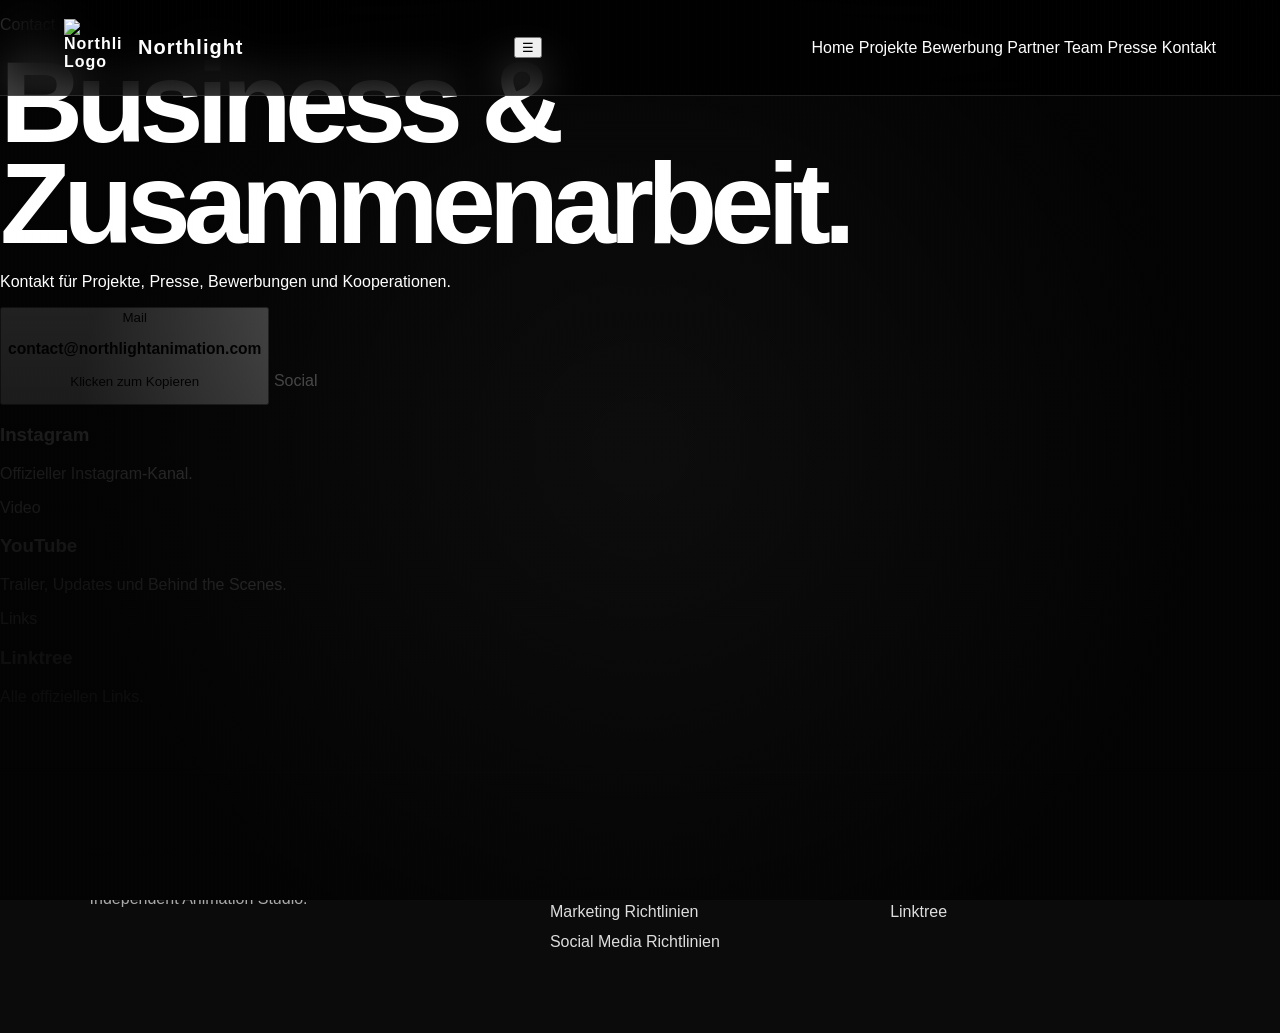
==== contact.html @ e52f7736 "contact.html erstellen" ====
<!DOCTYPE html>
<html lang="de">
<head>
  <meta charset="UTF-8">
  <meta name="viewport" content="width=device-width, initial-scale=1.0">
  <title>Kontakt – Northlight Animation Studios</title>
  <link rel="icon" href="assets/favicon.png">
  <link rel="stylesheet" href="style.css">
</head>
<body>

<header class="header">
  <a class="brand" href="index.html"><img src="assets/logo.png" alt="Northlight Logo"><span>Northlight</span></a>
  <button class="menu-btn" id="menuBtn">☰</button>
  <nav class="nav" id="nav">
    <a href="index.html">Home</a>
    <a href="projects.html">Projekte</a>
    <a href="join.html">Bewerbung</a>
    <a href="partners.html">Partner</a>
    <a href="team.html">Team</a>
    <a href="press.html">Presse</a>
    <a href="contact.html">Kontakt</a>
  </nav>
</header>

<main>
  <section class="page-hero" style="background-image:url('assets/hero-fallback.jpg')">
    <div class="hero-overlay"></div>
    <div class="hero-content reveal">
      <p class="eyebrow">Contact</p>
      <h1>Business & Zusammenarbeit.</h1>
      <p>Kontakt für Projekte, Presse, Bewerbungen und Kooperationen.</p>
    </div>
  </section>

  <section class="cards reveal">
    <button class="card contact-button" onclick="copyMail('contact@northlightanimation.com')">
      <span>Mail</span><h3>contact@northlightanimation.com</h3><p>Klicken zum Kopieren</p>
    </button>
    <a class="card" href="https://www.instagram.com/northlightanimationstudio/" target="_blank"><span>Social</span><h3>Instagram</h3><p>Offizieller Instagram-Kanal.</p></a>
    <a class="card" href="https://www.youtube.com/@NorthlightAnimationStudio" target="_blank"><span>Video</span><h3>YouTube</h3><p>Trailer, Updates und Behind the Scenes.</p></a>
    <a class="card" href="https://linktr.ee/NorthlightAnimationStudio" target="_blank"><span>Links</span><h3>Linktree</h3><p>Alle offiziellen Links.</p></a>
  </section>

  <p id="copyStatus"></p>
</main>

<footer class="footer">
  <div><h3>Northlight Animation Studios</h3><p>Independent Animation Studio.</p></div>
  <div>
    <a href="impressum.html">Impressum</a>
    <a href="datenschutz.html">Datenschutz</a>
    <a href="downloads/marketing-richtlinien.pdf" download>Marketing Richtlinien</a>
    <a href="downloads/social-media-richtlinien.pdf" download>Social Media Richtlinien</a>
  </div>
  <div>
    <a href="https://www.instagram.com/northlightanimationstudio/" target="_blank">Instagram</a>
    <a href="https://www.youtube.com/@NorthlightAnimationStudio" target="_blank">YouTube</a>
    <a href="https://linktr.ee/NorthlightAnimationStudio" target="_blank">Linktree</a>
  </div>
</footer>

<script src="script.js"></script>
</body>
</html>
---- style.css ----
* {
  box-sizing: border-box;
}

html {
  scroll-behavior: smooth;
}

body {
  margin: 0;
  background: #0e0e0e;
  color: white;
  font-family: Arial, Helvetica, sans-serif;
}

body::before {
  content: "";
  position: fixed;
  inset: 0;
  pointer-events: none;
  z-index: 999;
  opacity: 0.05;
  background: repeating-linear-gradient(
    90deg,
    rgba(255,255,255,0.12) 0px,
    rgba(255,255,255,0.12) 1px,
    transparent 1px,
    transparent 4px
  );
}

a {
  color: inherit;
  text-decoration: none;
}

.header {
  position: fixed;
  top: 0;
  left: 0;
  right: 0;
  height: 96px;
  padding: 0 64px;
  z-index: 100;
  display: flex;
  align-items: center;
  justify-content: space-between;
  background: rgba(0,0,0,0.72);
  backdrop-filter: blur(20px);
  border-bottom: 1px solid rgba(255,255,255,0.12);
}

.brand {
  display: flex;
  align-items: center;
  gap: 16px;
  font-weight: 900;
  letter-spacing: 1px;
}

.brand img {
  width: 58px;
  height: 58px;
  object-fit: contain;
}

.brand span {
  font-size: 20px;
}

.desktop-nav {
  display: flex;
  gap: 34px;
}

.desktop-nav a {
  font-size: 14px;
  font-weight: 900;
  letter-spacing: 3px;
  text-transform: uppercase;
  color: #e8e8e8;
}

.desktop-nav a:hover {
  color: #3fffd2;
}

#langBtn {
  border: 1px solid white;
  background: transparent;
  color: white;
  padding: 12px 18px;
  border-radius: 999px;
  font-weight: 900;
  cursor: pointer;
}

.hero {
  min-height: 100vh;
  background: url("hero-bg.jpg?v=30") center center / cover no-repeat;
  position: relative;
  display: flex;
  align-items: center;
  justify-content: center;
  text-align: center;
  padding: 160px 24px 80px;
}

.hero-overlay {
  position: absolute;
  inset: 0;
  background:
    radial-gradient(circle at center, rgba(0,0,0,0.05), rgba(0,0,0,0.78) 72%),
    linear-gradient(to bottom, rgba(0,0,0,0.06), #0e0e0e 95%);
}

.hero-content {
  position: relative;
  max-width: 1100px;
}

.small {
  color: #3fffd2;
  letter-spacing: 7px;
  font-weight: 900;
  font-size: 14px;
  text-transform: uppercase;
}

.center {
  text-align: center;
}

.muted {
  color: #c9cfdd;
}

h1 {
  margin: 18px 0;
  font-size: clamp(58px, 9vw, 140px);
  line-height: 0.88;
  letter-spacing: -7px;
}

.hero p:not(.small) {
  max-width: 760px;
  margin: 0 auto 34px;
  font-size: 24px;
  color: #e1e6f2;
  line-height: 1.6;
}

.hero-buttons {
  display: flex;
  justify-content: center;
  gap: 16px;
  flex-wrap: wrap;
}

.btn {
  display: inline-flex;
  align-items: center;
  justify-content: center;
  min-height: 56px;
  padding: 0 34px;
  border: 2px solid white;
  color: white;
  background: transparent;
  font-weight: 900;
  letter-spacing: 3px;
  text-transform: uppercase;
  cursor: pointer;
}

.btn:hover {
  background: white;
  color: black;
}

.btn.outline {
  border-color: #3fffd2;
}

.news-section {
  min-height: 42vh;
  background:
    linear-gradient(to top, #101010, rgba(15,15,15,0.75)),
    url("hero-bg.jpg?v=30") center bottom / cover no-repeat;
  display: grid;
  grid-template-columns: repeat(3, 1fr);
  gap: 42px;
  padding: 110px 9vw;
}

.news-card span {
  color: #3fffd2;
  font-weight: 900;
  letter-spacing: 2px;
}

.news-card h2 {
  font-size: 30px;
  letter-spacing: 3px;
  text-transform: uppercase;
}

.news-card p {
  color: #d0d5e2;
  line-height: 1.7;
}

.news-card a {
  display: inline-block;
  margin-top: 12px;
  border-bottom: 2px solid white;
  padding-bottom: 6px;
  font-weight: 900;
}

.projects,
.partners,
.newsletter,
.contact {
  padding: 110px 7vw;
  background: #111;
}

.section-title {
  margin: 10px 0 42px;
  text-align: center;
  font-size: clamp(42px, 6vw, 76px);
  letter-spacing: 2px;
  text-transform: uppercase;
}

.project-grid {
  display: grid;
  grid-template-columns: 1.2fr 0.8fr;
  gap: 54px;
  align-items: center;
  max-width: 1400px;
  margin: 0 auto;
}

.project-grid img {
  display: block;
  width: 100%;
  aspect-ratio: 16 / 9;
  object-fit: cover;
  border: 1px solid rgba(255,255,255,0.22);
  background: #222;
}

.project-grid h3 {
  font-size: clamp(38px, 5vw, 72px);
  line-height: 0.95;
  margin: 18px 0;
}

.project-grid p {
  color: #c8cfdd;
  line-height: 1.8;
  font-size: 18px;
}

.tags {
  display: flex;
  flex-wrap: wrap;
  gap: 12px;
  margin-top: 30px;
}

.tags span {
  border: 1px solid rgba(63,255,210,0.55);
  color: #3fffd2;
  padding: 10px 16px;
  border-radius: 999px;
  font-weight: 900;
}

.partner-row {
  display: flex;
  justify-content: center;
  margin-top: 80px;
}

.partner-logo {
  display: flex;
  flex-direction: column;
  align-items: center;
  gap: 22px;
  opacity: 0.9;
  transition: 0.2s;
}

.partner-logo:hover {
  opacity: 1;
  transform: scale(1.04);
}

.partner-logo img {
  max-width: 280px;
  max-height: 120px;
  object-fit: contain;
  filter: none;
}

.partner-logo span {
  font-weight: 900;
  letter-spacing: 4px;
  text-transform: uppercase;
}

.join {
  padding: 110px 7vw;
  background:
    linear-gradient(120deg, rgba(0,0,0,0.72), rgba(0,0,0,0.42)),
    url("hero-bg.jpg?v=30") center center / cover no-repeat;
  display: flex;
  align-items: center;
  justify-content: space-between;
  gap: 40px;
  border-top: 1px solid rgba(255,255,255,0.12);
  border-bottom: 1px solid rgba(255,255,255,0.12);
}

.join h2 {
  font-size: clamp(44px, 6vw, 82px);
  line-height: 0.95;
  margin: 14px 0;
  max-width: 900px;
}

.join p {
  color: #e0e4ee;
  max-width: 900px;
  line-height: 1.8;
  font-size: 18px;
}

.newsletter form {
  margin: 36px auto 0;
  max-width: 680px;
  display: flex;
  gap: 12px;
}

.newsletter input {
  width: 100%;
  min-height: 56px;
  padding: 0 20px;
  background: #161616;
  border: 1px solid rgba(255,255,255,0.35);
  color: white;
  font-size: 17px;
}

#newsletterStatus,
#copyStatus {
  text-align: center;
  margin-top: 22px;
  color: #3fffd2;
  font-weight: 900;
  min-height: 28px;
}

.contact-grid {
  display: grid;
  grid-template-columns: repeat(4, 1fr);
  gap: 22px;
  max-width: 1400px;
  margin: 0 auto;
}

.contact-card {
  background: #161616;
  border: 1px solid rgba(255,255,255,0.18);
  padding: 32px;
  min-height: 150px;
  color: white;
  text-align: left;
  cursor: pointer;
}

.contact-card:hover {
  border-color: #3fffd2;
}

.contact-card span {
  display: block;
  color: #3fffd2;
  letter-spacing: 4px;
  font-weight: 900;
  margin-bottom: 14px;
}

.contact-card strong {
  font-size: clamp(18px, 2vw, 22px);
  overflow-wrap: anywhere;
  word-break: break-word;
}

.contact-card small {
  display: block;
  color: #aaa;
  margin-top: 10px;
}

footer {
  background: #0b0b0b;
  border-top: 1px solid rgba(255,255,255,0.12);
  padding: 70px 7vw;
  display: grid;
  grid-template-columns: 1.4fr 1fr 1fr;
  gap: 40px;
}

footer h3 {
  font-size: 26px;
  margin: 0 0 12px;
}

footer p {
  color: #aaa;
}

footer a {
  display: block;
  margin-bottom: 12px;
  color: #ddd;
}

footer a:hover {
  color: #3fffd2;
}

.cookie-banner {
  position: fixed;
  left: 24px;
  right: 24px;
  bottom: 24px;
  z-index: 1000;
  background: rgba(10,10,10,0.96);
  border: 1px solid rgba(255,255,255,0.18);
  padding: 20px;
  display: none;
  align-items: center;
  justify-content: space-between;
  gap: 20px;
}

.cookie-banner p {
  margin: 0;
  color: #ddd;
}

.cookie-banner button,
.cookie-banner a {
  border: 1px solid white;
  background: transparent;
  color: white;
  padding: 10px 14px;
  font-weight: 900;
  cursor: pointer;
  margin-left: 8px;
}

.cookie-banner button:hover,
.cookie-banner a:hover {
  background: white;
  color: black;
}

.page-content {
  padding: 160px 7vw 100px;
  max-width: 1000px;
  margin: 0 auto;
}

.page-content h1 {
  font-size: clamp(42px, 7vw, 92px);
  letter-spacing: -4px;
}

.page-content p,
.page-content li {
  color: #d0d5e2;
  line-height: 1.8;
  font-size: 18px;
}

/* MOBILE */
@media (max-width: 950px) {
  body {
    background: #111;
  }

  .header {
    position: sticky;
    top: 0;
    height: 82px;
    padding: 12px 20px;
  }

  .desktop-nav {
    display: none;
  }

  .brand img {
    width: 42px;
    height: 42px;
  }

  .brand span {
    font-size: 19px;
  }

  #langBtn {
    padding: 10px 16px;
    font-size: 15px;
  }

  .hero {
    min-height: 78vh;
    padding: 86px 24px 66px;
    background-position: center;
  }

  .hero-overlay {
    background:
      radial-gradient(circle at center, rgba(0,0,0,0.06), rgba(0,0,0,0.68) 75%),
      linear-gradient(to bottom, rgba(0,0,0,0.04), #111 96%);
  }

  h1 {
    font-size: clamp(48px, 14vw, 76px);
    line-height: 0.95;
    letter-spacing: -3px;
  }

  .hero p:not(.small) {
    font-size: 20px;
  }

  .small {
    letter-spacing: 5px;
    font-size: 13px;
  }

  .news-section,
  .projects,
  .partners,
  .newsletter,
  .contact,
  .join {
    padding: 72px 24px;
  }

  .news-section,
  .project-grid,
  .contact-grid,
  footer {
    grid-template-columns: 1fr;
  }

  .news-section {
    gap: 32px;
  }

  .section-title {
    font-size: clamp(40px, 12vw, 58px);
    line-height: 1;
  }

  .project-grid {
    gap: 28px;
  }

  .project-grid img {
    width: 100%;
    min-height: 190px;
    aspect-ratio: 16 / 9;
    object-fit: cover;
  }

  .project-grid h3 {
    font-size: 42px;
  }

  .partner-logo img {
    max-width: 240px;
  }

  .join {
    flex-direction: column;
    align-items: flex-start;
    min-height: auto;
    background-position: center;
  }

  .join h2 {
    font-size: 48px;
  }

  .newsletter form {
    flex-direction: column;
    gap: 18px;
  }

  .newsletter input,
  .newsletter .btn {
    min-height: 64px;
    font-size: 18px;
  }

  .btn {
    width: 100%;
  }

  .contact-grid {
    gap: 18px;
  }

  .contact-card {
    min-height: 125px;
    padding: 26px 22px;
  }

  .contact-card strong {
    font-size: 26px;
  }

  .contact-card:first-child strong {
    font-size: 21px;
  }

  footer {
    padding: 56px 24px 90px;
  }

  .cookie-banner {
    flex-direction: column;
    align-items: flex-start;
  }

  .cookie-banner div {
    display: flex;
    flex-wrap: wrap;
    gap: 8px;
  }

  .cookie-banner button,
  .cookie-banner a {
    margin-left: 0;
  }
}
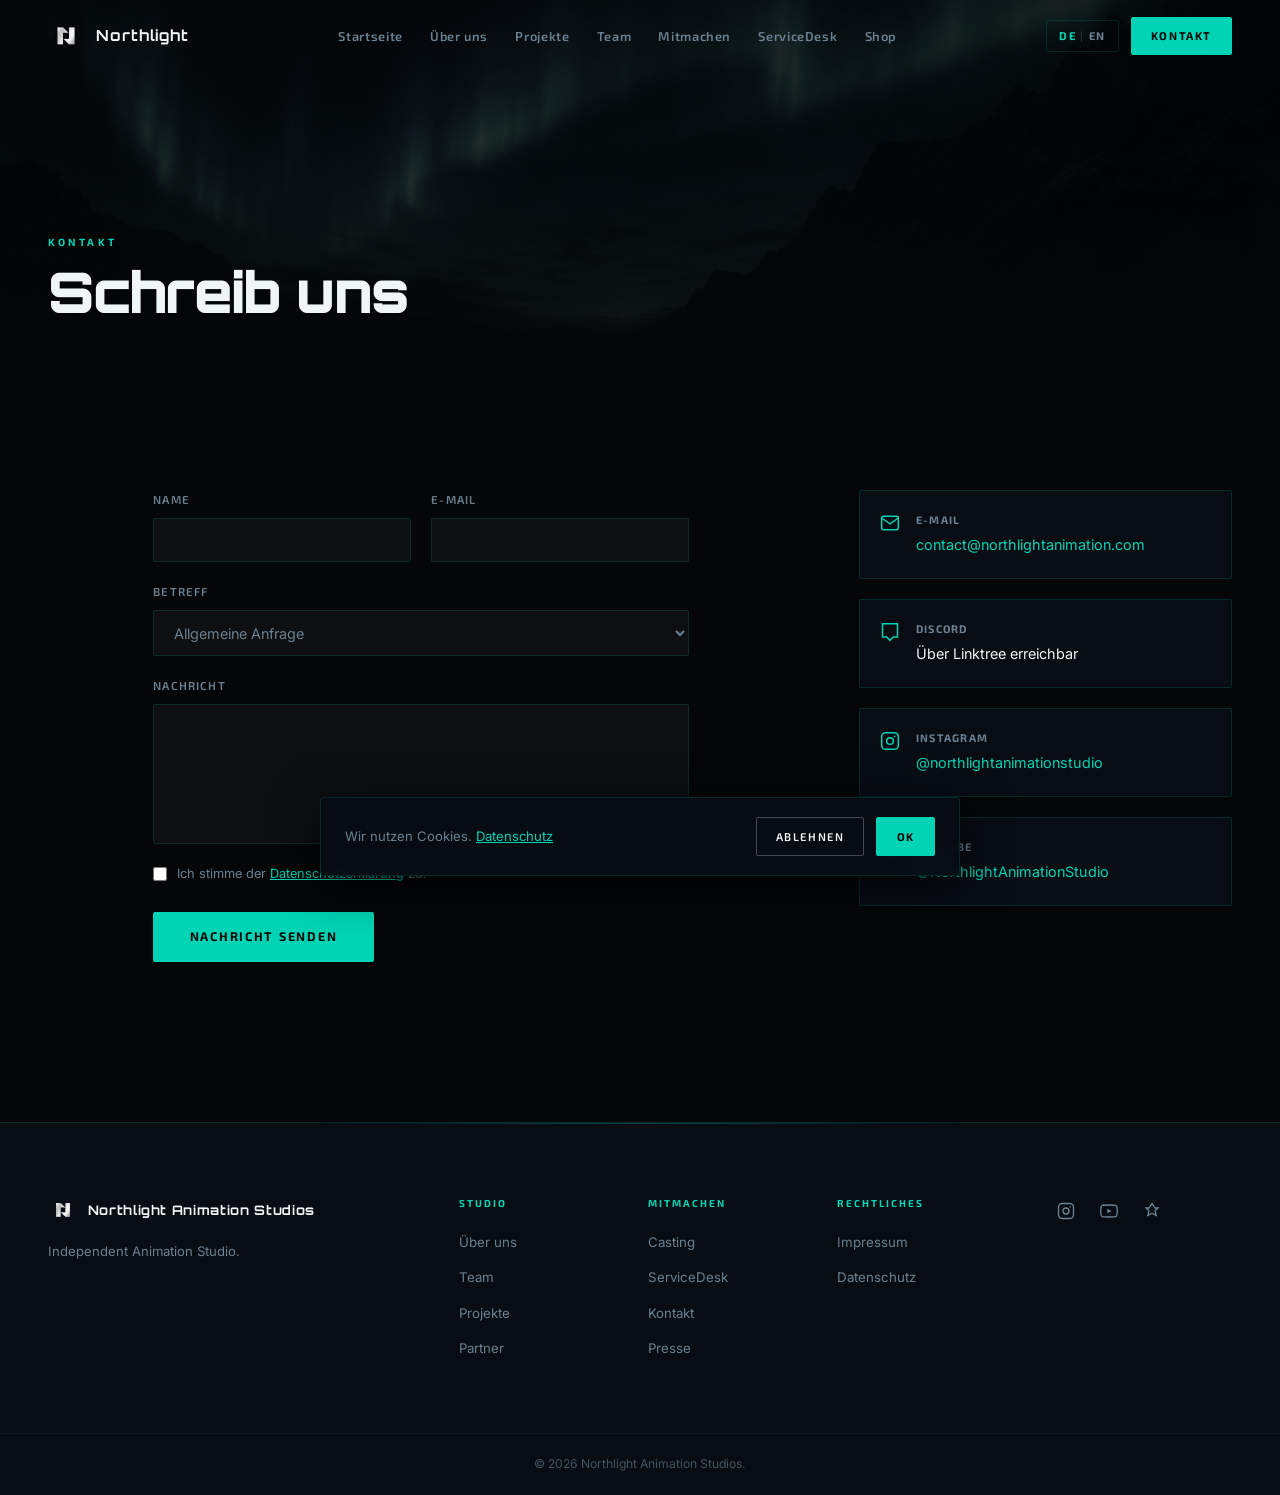
==== commit eed57ac9: "Add files via upload" ====
--- a/contact.html
+++ b/contact.html
@@ -1,65 +1,174 @@
 <!DOCTYPE html>
-<html lang="de">
+<html lang="de" data-lang="de">
 <head>
-  <meta charset="UTF-8">
-  <meta name="viewport" content="width=device-width, initial-scale=1.0">
+  <meta charset="UTF-8"/>
+  <meta name="viewport" content="width=device-width, initial-scale=1.0"/>
+  <link rel="icon" type="image/png" href="favicon.png"/>
+  <link rel="preconnect" href="https://fonts.googleapis.com"/>
+  <link rel="preconnect" href="https://fonts.gstatic.com" crossorigin/>
+  <link href="https://fonts.googleapis.com/css2?family=Orbitron:wght@700;900&family=Exo+2:wght@400;600&family=Inter:wght@400;500&display=swap" rel="stylesheet"/>
+  <link rel="stylesheet" href="style.css"/>
   <title>Kontakt – Northlight Animation Studios</title>
-  <link rel="icon" href="assets/favicon.png">
-  <link rel="stylesheet" href="style.css">
+  <meta name="description" content="Kontaktiere Northlight Animation Studios für Kooperationen, Presse und allgemeine Anfragen."/>
+  <link rel="canonical" href="https://northlightanimation.com/contact.html"/>
 </head>
 <body>
-
-<header class="header">
-  <a class="brand" href="index.html"><img src="assets/logo.png" alt="Northlight Logo"><span>Northlight</span></a>
-  <button class="menu-btn" id="menuBtn">☰</button>
-  <nav class="nav" id="nav">
-    <a href="index.html">Home</a>
-    <a href="projects.html">Projekte</a>
-    <a href="join.html">Bewerbung</a>
-    <a href="partners.html">Partner</a>
-    <a href="team.html">Team</a>
-    <a href="press.html">Presse</a>
-    <a href="contact.html">Kontakt</a>
-  </nav>
-</header>
-
-<main>
-  <section class="page-hero" style="background-image:url('assets/hero-fallback.jpg')">
-    <div class="hero-overlay"></div>
-    <div class="hero-content reveal">
-      <p class="eyebrow">Contact</p>
-      <h1>Business & Zusammenarbeit.</h1>
-      <p>Kontakt für Projekte, Presse, Bewerbungen und Kooperationen.</p>
+  <div id="cookie-banner" class="cookie-banner">
+    <div class="cookie-banner__inner">
+      <p class="cookie-banner__text" data-de>Wir nutzen Cookies. <a href="datenschutz.html">Datenschutz</a></p>
+      <p class="cookie-banner__text" data-en style="display:none">We use cookies. <a href="datenschutz.html">Privacy</a></p>
+      <div class="cookie-banner__actions">
+        <button class="btn btn--ghost btn--sm" id="cookie-decline" data-de>Ablehnen</button>
+        <button class="btn btn--primary btn--sm" id="cookie-accept">OK</button>
+      </div>
     </div>
-  </section>
-
-  <section class="cards reveal">
-    <button class="card contact-button" onclick="copyMail('contact@northlightanimation.com')">
-      <span>Mail</span><h3>contact@northlightanimation.com</h3><p>Klicken zum Kopieren</p>
-    </button>
-    <a class="card" href="https://www.instagram.com/northlightanimationstudio/" target="_blank"><span>Social</span><h3>Instagram</h3><p>Offizieller Instagram-Kanal.</p></a>
-    <a class="card" href="https://www.youtube.com/@NorthlightAnimationStudio" target="_blank"><span>Video</span><h3>YouTube</h3><p>Trailer, Updates und Behind the Scenes.</p></a>
-    <a class="card" href="https://linktr.ee/NorthlightAnimationStudio" target="_blank"><span>Links</span><h3>Linktree</h3><p>Alle offiziellen Links.</p></a>
-  </section>
-
-  <p id="copyStatus"></p>
-</main>
-
-<footer class="footer">
-  <div><h3>Northlight Animation Studios</h3><p>Independent Animation Studio.</p></div>
-  <div>
-    <a href="impressum.html">Impressum</a>
-    <a href="datenschutz.html">Datenschutz</a>
-    <a href="downloads/marketing-richtlinien.pdf" download>Marketing Richtlinien</a>
-    <a href="downloads/social-media-richtlinien.pdf" download>Social Media Richtlinien</a>
   </div>
-  <div>
-    <a href="https://www.instagram.com/northlightanimationstudio/" target="_blank">Instagram</a>
-    <a href="https://www.youtube.com/@NorthlightAnimationStudio" target="_blank">YouTube</a>
-    <a href="https://linktr.ee/NorthlightAnimationStudio" target="_blank">Linktree</a>
-  </div>
-</footer>
-
-<script src="script.js"></script>
+  <header class="nav-header" id="nav-header">
+    <nav class="nav">
+      <a href="index.html" class="nav__logo"><img src="logo.png" alt="Northlight" width="36" height="36"/><span class="nav__logo-text">Northlight</span></a>
+      <ul class="nav__links" role="list">
+        <li><a href="index.html" class="nav__link" data-de>Startseite</a><a href="index.html" class="nav__link" data-en style="display:none">Home</a></li>
+        <li><a href="about.html" class="nav__link" data-de>Über uns</a><a href="about.html" class="nav__link" data-en style="display:none">About</a></li>
+        <li><a href="projects.html" class="nav__link" data-de>Projekte</a><a href="projects.html" class="nav__link" data-en style="display:none">Projects</a></li>
+        <li><a href="team.html" class="nav__link">Team</a></li>
+        <li><a href="join.html" class="nav__link" data-de>Mitmachen</a><a href="join.html" class="nav__link" data-en style="display:none">Join</a></li>
+        <li><a href="servicedesk.html" class="nav__link">ServiceDesk</a></li>
+        <li><a href="shop/index.html" class="nav__link" data-de>Shop</a><a href="shop/index.html" class="nav__link" data-en style="display:none">Shop</a></li>
+      </ul>
+      <div class="nav__actions">
+        <button class="lang-toggle" id="lang-toggle" aria-label="Sprache"><span class="lang-toggle__de">DE</span><span class="lang-toggle__divider">|</span><span class="lang-toggle__en">EN</span></button>
+        <a href="contact.html" class="btn btn--primary btn--sm nav__cta" data-de>Kontakt</a>
+        <a href="contact.html" class="btn btn--primary btn--sm nav__cta" data-en style="display:none">Contact</a>
+        <button class="nav__hamburger" id="nav-hamburger" aria-expanded="false"><span></span><span></span><span></span></button>
+      </div>
+    </nav>
+    <div class="mobile-menu" id="mobile-menu" aria-hidden="true">
+      <ul class="mobile-menu__links" role="list">
+        <li><a href="index.html" class="mobile-menu__link" data-de>Startseite</a><a href="index.html" class="mobile-menu__link" data-en style="display:none">Home</a></li>
+        <li><a href="about.html" class="mobile-menu__link" data-de>Über uns</a><a href="about.html" class="mobile-menu__link" data-en style="display:none">About</a></li>
+        <li><a href="projects.html" class="mobile-menu__link" data-de>Projekte</a><a href="projects.html" class="mobile-menu__link" data-en style="display:none">Projects</a></li>
+        <li><a href="team.html" class="mobile-menu__link">Team</a></li>
+        <li><a href="join.html" class="mobile-menu__link" data-de>Mitmachen</a><a href="join.html" class="mobile-menu__link" data-en style="display:none">Join</a></li>
+        <li><a href="servicedesk.html" class="mobile-menu__link">ServiceDesk</a></li>
+        <li><a href="shop/index.html" class="mobile-menu__link" data-de>Shop</a><a href="shop/index.html" class="mobile-menu__link" data-en style="display:none">Shop</a></li>
+        <li><a href="contact.html" class="mobile-menu__link mobile-menu__link--cta" data-de>Kontakt</a><a href="contact.html" class="mobile-menu__link mobile-menu__link--cta" data-en style="display:none">Contact</a></li>
+      </ul>
+      <div class="mobile-menu__social">
+        <a href="https://www.instagram.com/northlightanimationstudio/" target="_blank" rel="noopener" aria-label="Instagram"><svg width="20" height="20" viewBox="0 0 24 24" fill="none" stroke="currentColor" stroke-width="1.8"><rect x="2" y="2" width="20" height="20" rx="5"/><circle cx="12" cy="12" r="4"/><circle cx="17.5" cy="6.5" r="1" fill="currentColor" stroke="none"/></svg></a>
+        <a href="https://www.youtube.com/@NorthlightAnimationStudio" target="_blank" rel="noopener" aria-label="YouTube"><svg width="20" height="20" viewBox="0 0 24 24" fill="none" stroke="currentColor" stroke-width="1.8"><path d="M22.54 6.42a2.78 2.78 0 0 0-1.95-1.96C18.88 4 12 4 12 4s-6.88 0-8.59.46A2.78 2.78 0 0 0 1.46 6.42 29 29 0 0 0 1 12a29 29 0 0 0 .46 5.58 2.78 2.78 0 0 0 1.95 1.96C5.12 20 12 20 12 20s6.88 0 8.59-.46a2.78 2.78 0 0 0 1.95-1.96A29 29 0 0 0 23 12a29 29 0 0 0-.46-5.58z"/><polygon points="9.75 15.02 15.5 12 9.75 8.98 9.75 15.02" fill="currentColor" stroke="none"/></svg></a>
+      </div>
+    </div>
+  </header>
+  <main>
+    <section class="page-hero">
+      <div class="page-hero__bg"></div>
+      <div class="page-hero__fog"></div>
+      <div class="page-hero__content container">
+        <span class="page-hero__label" data-de>Kontakt</span>
+        <span class="page-hero__label" data-en style="display:none">Contact</span>
+        <h1 class="page-hero__title" data-de>Schreib uns</h1>
+        <h1 class="page-hero__title" data-en style="display:none">Get in touch</h1>
+      </div>
+    </section>
+    <section class="section">
+      <div class="container">
+        <div class="contact-grid">
+          <form class="form-grid" id="contact-form" novalidate>
+            <div class="form-grid form-grid--2">
+              <div class="form-group">
+                <label class="form-label" for="c-name" data-de>Name</label>
+                <label class="form-label" for="c-name" data-en style="display:none">Name</label>
+                <input type="text" id="c-name" name="name" class="form-input" required/>
+              </div>
+              <div class="form-group">
+                <label class="form-label" for="c-email">E-Mail</label>
+                <input type="email" id="c-email" name="email" class="form-input" required/>
+              </div>
+            </div>
+            <div class="form-group">
+              <label class="form-label" for="c-subject" data-de>Betreff</label>
+              <label class="form-label" for="c-subject" data-en style="display:none">Subject</label>
+              <select id="c-subject" name="subject" class="form-select">
+                <option value="general" data-de>Allgemeine Anfrage</option>
+                <option value="general" data-en style="display:none">General Inquiry</option>
+                <option value="collab" data-de>Kooperation</option>
+                <option value="collab" data-en style="display:none">Collaboration</option>
+                <option value="press">Press / Media</option>
+                <option value="other" data-de>Sonstiges</option>
+                <option value="other" data-en style="display:none">Other</option>
+              </select>
+            </div>
+            <div class="form-group">
+              <label class="form-label" for="c-msg" data-de>Nachricht</label>
+              <label class="form-label" for="c-msg" data-en style="display:none">Message</label>
+              <textarea id="c-msg" name="message" class="form-textarea" required></textarea>
+            </div>
+            <div class="form-consent">
+              <input type="checkbox" id="c-consent" required/>
+              <label for="c-consent" data-de>Ich stimme der <a href="datenschutz.html">Datenschutzerklärung</a> zu.</label>
+              <label for="c-consent" data-en style="display:none">I agree to the <a href="datenschutz.html">Privacy Policy</a>.</label>
+            </div>
+            <input type="text" name="_honey" style="display:none" tabindex="-1" autocomplete="off"/>
+            <div class="form-submit">
+              <button type="submit" class="btn btn--primary" data-de>Nachricht senden</button>
+              <button type="submit" class="btn btn--primary" data-en style="display:none">Send Message</button>
+            </div>
+            <div class="form-msg" id="contact-msg" role="alert"></div>
+          </form>
+          <div class="contact-info">
+            <div class="contact-item">
+              <svg class="contact-item__icon" width="20" height="20" viewBox="0 0 24 24" fill="none" stroke="currentColor" stroke-width="1.8"><path d="M4 4h16c1.1 0 2 .9 2 2v12c0 1.1-.9 2-2 2H4c-1.1 0-2-.9-2-2V6c0-1.1.9-2 2-2z"/><polyline points="22,6 12,13 2,6"/></svg>
+              <div>
+                <span class="contact-item__label">E-Mail</span>
+                <p class="contact-item__value"><a href="mailto:contact@northlightanimation.com">contact@northlightanimation.com</a></p>
+              </div>
+            </div>
+            <div class="contact-item">
+              <svg class="contact-item__icon" width="20" height="20" viewBox="0 0 24 24" fill="none" stroke="currentColor" stroke-width="1.8"><path d="M21 2H3v16h5l4 4 4-4h5V2z"/></svg>
+              <div>
+                <span class="contact-item__label">Discord</span>
+                <p class="contact-item__value" data-de>Über Linktree erreichbar</p>
+                <p class="contact-item__value" data-en style="display:none">Available via Linktree</p>
+              </div>
+            </div>
+            <div class="contact-item">
+              <svg class="contact-item__icon" width="20" height="20" viewBox="0 0 24 24" fill="none" stroke="currentColor" stroke-width="1.8"><rect x="2" y="2" width="20" height="20" rx="5"/><circle cx="12" cy="12" r="4"/><circle cx="17.5" cy="6.5" r="1" fill="currentColor" stroke="none"/></svg>
+              <div>
+                <span class="contact-item__label">Instagram</span>
+                <p class="contact-item__value"><a href="https://www.instagram.com/northlightanimationstudio/" target="_blank" rel="noopener">@northlightanimationstudio</a></p>
+              </div>
+            </div>
+            <div class="contact-item">
+              <svg class="contact-item__icon" width="20" height="20" viewBox="0 0 24 24" fill="none" stroke="currentColor" stroke-width="1.8"><path d="M22.54 6.42a2.78 2.78 0 0 0-1.95-1.96C18.88 4 12 4 12 4s-6.88 0-8.59.46A2.78 2.78 0 0 0 1.46 6.42 29 29 0 0 0 1 12a29 29 0 0 0 .46 5.58 2.78 2.78 0 0 0 1.95 1.96C5.12 20 12 20 12 20s6.88 0 8.59-.46a2.78 2.78 0 0 0 1.95-1.96A29 29 0 0 0 23 12a29 29 0 0 0-.46-5.58z"/><polygon points="9.75 15.02 15.5 12 9.75 8.98 9.75 15.02" fill="currentColor" stroke="none"/></svg>
+              <div>
+                <span class="contact-item__label">YouTube</span>
+                <p class="contact-item__value"><a href="https://www.youtube.com/@NorthlightAnimationStudio" target="_blank" rel="noopener">@NorthlightAnimationStudio</a></p>
+              </div>
+            </div>
+          </div>
+        </div>
+      </div>
+    </section>
+  </main>
+  <footer class="footer">
+    <div class="container footer__inner">
+      <div class="footer__brand">
+        <a href="index.html" class="footer__logo"><img src="logo.png" alt="Northlight" width="30" height="30"/><span class="footer__logo-text">Northlight Animation Studios</span></a>
+        <p class="footer__tagline">Independent Animation Studio.</p>
+      </div>
+      <nav class="footer__nav">
+        <div><span class="footer__nav-label" data-de>Studio</span><span class="footer__nav-label" data-en style="display:none">Studio</span><ul><li><a href="about.html" data-de>Über uns</a><a href="about.html" data-en style="display:none">About</a></li><li><a href="team.html">Team</a></li><li><a href="projects.html" data-de>Projekte</a><a href="projects.html" data-en style="display:none">Projects</a></li><li><a href="partners.html" data-de>Partner</a><a href="partners.html" data-en style="display:none">Partners</a></li></ul></div>
+        <div><span class="footer__nav-label" data-de>Mitmachen</span><span class="footer__nav-label" data-en style="display:none">Join</span><ul><li><a href="join.html" data-de>Casting</a><a href="join.html" data-en style="display:none">Casting</a></li><li><a href="servicedesk.html">ServiceDesk</a></li><li><a href="contact.html" data-de>Kontakt</a><a href="contact.html" data-en style="display:none">Contact</a></li><li><a href="press.html" data-de>Presse</a><a href="press.html" data-en style="display:none">Press</a></li></ul></div>
+        <div><span class="footer__nav-label" data-de>Rechtliches</span><span class="footer__nav-label" data-en style="display:none">Legal</span><ul><li><a href="impressum.html">Impressum</a></li><li><a href="datenschutz.html" data-de>Datenschutz</a><a href="datenschutz.html" data-en style="display:none">Privacy</a></li></ul></div>
+      </nav>
+      <div class="footer__social">
+        <a href="https://www.instagram.com/northlightanimationstudio/" target="_blank" rel="noopener" class="footer__social-link" aria-label="Instagram"><svg width="18" height="18" viewBox="0 0 24 24" fill="none" stroke="currentColor" stroke-width="1.8"><rect x="2" y="2" width="20" height="20" rx="5"/><circle cx="12" cy="12" r="4"/><circle cx="17.5" cy="6.5" r="1" fill="currentColor" stroke="none"/></svg></a>
+        <a href="https://www.youtube.com/@NorthlightAnimationStudio" target="_blank" rel="noopener" class="footer__social-link" aria-label="YouTube"><svg width="18" height="18" viewBox="0 0 24 24" fill="none" stroke="currentColor" stroke-width="1.8"><path d="M22.54 6.42a2.78 2.78 0 0 0-1.95-1.96C18.88 4 12 4 12 4s-6.88 0-8.59.46A2.78 2.78 0 0 0 1.46 6.42 29 29 0 0 0 1 12a29 29 0 0 0 .46 5.58 2.78 2.78 0 0 0 1.95 1.96C5.12 20 12 20 12 20s6.88 0 8.59-.46a2.78 2.78 0 0 0 1.95-1.96A29 29 0 0 0 23 12a29 29 0 0 0-.46-5.58z"/><polygon points="9.75 15.02 15.5 12 9.75 8.98 9.75 15.02" fill="currentColor" stroke="none"/></svg></a>
+        <a href="https://linktr.ee/NorthlightAnimationStudio" target="_blank" rel="noopener" class="footer__social-link" aria-label="Linktree"><svg width="18" height="18" viewBox="0 0 24 24" fill="none" stroke="currentColor" stroke-width="1.8"><path d="M12 2L8 8H4l4 4-1.5 6L12 15l5.5 3L16 12l4-4h-4L12 2z"/></svg></a>
+      </div>
+    </div>
+    <div class="footer__bottom"><div class="container"><p class="footer__copy">&copy; <span id="footer-year"></span> Northlight Animation Studios.</p></div></div>
+  </footer>
+  <script src="script.js" defer></script>
 </body>
 </html>
--- a/style.css
+++ b/style.css
@@ -1,656 +1,379 @@
-* {
-  box-sizing: border-box;
+/* ═══════════════════════════════════════════════════════════
+   NORTHLIGHT ANIMATION STUDIOS
+   Cinematic · Minimal · Northern Lights
+   ═══════════════════════════════════════════════════════════ */
+
+:root {
+  --black:     #040608;
+  --deep:      #080d14;
+  --panel:     rgba(8,13,20,0.85);
+  --teal:      #00d4b4;
+  --teal-dim:  rgba(0,212,180,0.12);
+  --teal-glow: rgba(0,212,180,0.3);
+  --white:     #f0f6f8;
+  --muted:     #6b8090;
+  --border:    rgba(0,212,180,0.14);
+  --border-h:  rgba(0,212,180,0.4);
+
+  --f-head: 'Orbitron', sans-serif;
+  --f-ui:   'Exo 2', sans-serif;
+  --f-body: 'Inter', sans-serif;
+
+  --nav-h: 72px;
+  --max-w: 1300px;
+  --t: 280ms ease;
+  --t-slow: 600ms cubic-bezier(0.16,1,0.3,1);
 }
 
-html {
-  scroll-behavior: smooth;
+/* ── RESET ── */
+*,*::before,*::after{box-sizing:border-box;margin:0;padding:0}
+html{scroll-behavior:smooth;-webkit-text-size-adjust:100%}
+body{background:var(--black);color:var(--white);font-family:var(--f-body);font-size:1rem;line-height:1.7;overflow-x:hidden;-webkit-font-smoothing:antialiased}
+img,video{display:block;max-width:100%;height:auto}
+a{color:inherit;text-decoration:none}
+ul{list-style:none}
+button{cursor:pointer;background:none;border:none;font:inherit;color:inherit}
+.sr-only{position:absolute;width:1px;height:1px;padding:0;margin:-1px;overflow:hidden;clip:rect(0,0,0,0);white-space:nowrap;border:0}
+
+/* ── CONTAINER ── */
+.container{width:100%;max-width:var(--max-w);margin-inline:auto;padding-inline:1.5rem}
+@media(min-width:768px){.container{padding-inline:3rem}}
+
+/* ── BUTTONS ── */
+.btn{display:inline-flex;align-items:center;justify-content:center;font-family:var(--f-ui);font-weight:600;font-size:0.78rem;letter-spacing:0.14em;text-transform:uppercase;padding:0.85rem 2.2rem;border-radius:2px;transition:all var(--t);white-space:nowrap;position:relative;overflow:hidden}
+.btn:focus-visible{outline:2px solid var(--teal);outline-offset:3px}
+.btn:active{transform:scale(0.97)}
+.btn--primary{background:var(--teal);color:#040608;border:1.5px solid var(--teal);font-weight:700}
+.btn--primary:hover{background:#00ffe8;border-color:#00ffe8;box-shadow:0 0 30px var(--teal-glow),0 0 60px rgba(0,212,180,0.1)}
+.btn--ghost{background:transparent;color:var(--white);border:1px solid rgba(255,255,255,0.25)}
+.btn--ghost:hover{border-color:var(--teal);color:var(--teal);background:var(--teal-dim)}
+.btn--sm{font-size:0.7rem;padding:0.55rem 1.2rem}
+.btn--lg{font-size:0.85rem;padding:1rem 2.8rem}
+
+/* ── COOKIE BANNER ── */
+.cookie-banner{position:fixed;bottom:1.5rem;left:50%;transform:translateX(-50%);width:calc(100% - 3rem);max-width:640px;background:rgba(8,13,20,0.96);border:1px solid var(--border);border-radius:4px;padding:1.2rem 1.5rem;z-index:9000;backdrop-filter:blur(20px);box-shadow:0 8px 48px rgba(0,0,0,0.8);display:none}
+.cookie-banner.is-visible{display:block}
+.cookie-banner__inner{display:flex;align-items:center;gap:1.5rem;flex-wrap:wrap}
+.cookie-banner__text{flex:1;font-size:0.82rem;color:var(--muted);min-width:180px}
+.cookie-banner__text a{color:var(--teal);text-decoration:underline}
+.cookie-banner__actions{display:flex;gap:0.75rem;flex-shrink:0}
+
+/* ── NAV ── */
+.nav-header{position:fixed;top:0;left:0;right:0;z-index:1000;transition:background var(--t),backdrop-filter var(--t),box-shadow var(--t)}
+.nav-header.scrolled{background:rgba(4,6,8,0.9);backdrop-filter:blur(24px);-webkit-backdrop-filter:blur(24px);box-shadow:0 1px 0 var(--border)}
+.nav{height:var(--nav-h);display:flex;align-items:center;justify-content:space-between;max-width:var(--max-w);margin-inline:auto;padding-inline:1.5rem;gap:1rem}
+@media(min-width:768px){.nav{padding-inline:3rem}}
+
+.nav__logo{display:flex;align-items:center;gap:0.75rem;flex-shrink:0}
+.nav__logo img{width:36px;height:36px;object-fit:contain}
+.nav__logo-text{font-family:var(--f-head);font-size:0.95rem;font-weight:700;letter-spacing:0.06em;color:var(--white)}
+
+.nav__links{display:none;align-items:center}
+@media(min-width:1040px){.nav__links{display:flex}}
+.nav__link{font-family:var(--f-ui);font-size:0.8rem;font-weight:600;color:var(--muted);padding:0.5rem 0.85rem;letter-spacing:0.05em;transition:color var(--t);position:relative}
+.nav__link::after{content:'';position:absolute;bottom:0;left:0.85rem;right:0.85rem;height:1px;background:var(--teal);transform:scaleX(0);transform-origin:left;transition:transform var(--t)}
+.nav__link:hover{color:var(--white)}
+.nav__link:hover::after,.nav__link.active::after{transform:scaleX(1)}
+.nav__link.active{color:var(--teal)}
+
+.nav__actions{display:flex;align-items:center;gap:0.75rem}
+.lang-toggle{display:flex;align-items:center;gap:0.3rem;font-family:var(--f-ui);font-size:0.7rem;font-weight:700;letter-spacing:0.1em;color:var(--muted);padding:0.35rem 0.75rem;border:1px solid var(--border);border-radius:2px;transition:all var(--t)}
+.lang-toggle:hover{border-color:var(--teal);color:var(--teal)}
+.lang-toggle__divider{opacity:0.3}
+[data-lang="de"] .lang-toggle__de,[data-lang="en"] .lang-toggle__en{color:var(--teal)}
+.nav__cta{display:none}
+@media(min-width:768px){.nav__cta{display:inline-flex}}
+.nav__hamburger{display:flex;flex-direction:column;gap:5px;padding:0.5rem;border-radius:2px}
+@media(min-width:1040px){.nav__hamburger{display:none}}
+.nav__hamburger span{display:block;width:22px;height:1.5px;background:var(--white);border-radius:1px;transition:transform var(--t),opacity var(--t)}
+.nav__hamburger[aria-expanded="true"] span:nth-child(1){transform:translateY(6.5px) rotate(45deg)}
+.nav__hamburger[aria-expanded="true"] span:nth-child(2){opacity:0}
+.nav__hamburger[aria-expanded="true"] span:nth-child(3){transform:translateY(-6.5px) rotate(-45deg)}
+
+/* ── MOBILE MENU ── */
+.mobile-menu{position:fixed;inset:0;background:rgba(4,6,8,0.98);backdrop-filter:blur(32px);z-index:999;display:flex;flex-direction:column;align-items:center;justify-content:center;gap:2rem;opacity:0;pointer-events:none;transition:opacity var(--t-slow)}
+.mobile-menu.is-open{opacity:1;pointer-events:auto}
+.mobile-menu__links{display:flex;flex-direction:column;align-items:center;gap:0.15rem;width:100%;padding-inline:2rem}
+.mobile-menu__link{font-family:var(--f-head);font-size:clamp(1.3rem,5vw,2rem);font-weight:700;color:rgba(240,246,248,0.45);padding:0.5rem 1.5rem;border-radius:2px;transition:color var(--t);text-align:center;width:100%;letter-spacing:0.02em}
+.mobile-menu__link:hover,.mobile-menu__link--cta{color:var(--teal)}
+.mobile-menu__link--cta{margin-top:0.75rem;border:1px solid var(--border);font-size:clamp(0.85rem,3vw,1rem)}
+.mobile-menu__social{display:flex;gap:1.5rem;color:var(--muted)}
+.mobile-menu__social a{transition:color var(--t),transform 150ms ease}
+.mobile-menu__social a:hover{color:var(--teal);transform:translateY(-3px)}
+
+/* ── PAGE HERO (Unterseiten) ── */
+.page-hero{position:relative;height:42vh;min-height:280px;display:flex;align-items:flex-end;overflow:hidden;background:var(--black)}
+.page-hero__bg{position:absolute;inset:0;background-image:url('hero-bg.jpg');background-size:cover;background-position:center 30%;filter:brightness(0.35) saturate(0.8)}
+.page-hero__fog{position:absolute;inset:0;background:linear-gradient(to top,var(--black) 0%,rgba(4,6,8,0.4) 50%,rgba(4,6,8,0.6) 100%)}
+.page-hero__content{position:relative;z-index:2;padding-bottom:3.5rem;padding-top:calc(var(--nav-h) + 2rem)}
+.page-hero__label{font-family:var(--f-ui);font-size:0.65rem;font-weight:700;letter-spacing:0.3em;text-transform:uppercase;color:var(--teal);margin-bottom:0.75rem;display:block}
+.page-hero__title{font-family:var(--f-head);font-size:clamp(2rem,5vw,3.5rem);font-weight:900;line-height:1.05;letter-spacing:-0.02em}
+
+/* ── HERO (Startseite) ── */
+.hero{position:relative;min-height:100svh;display:flex;align-items:center;justify-content:center;overflow:hidden;background:var(--black)}
+.hero__bg{position:absolute;inset:0;background-image:url('hero-bg.jpg');background-size:cover;background-position:center 25%;filter:brightness(0.42) saturate(0.85);transform:scale(1.03);animation:heroDrift 30s ease infinite alternate}
+@keyframes heroDrift{0%{transform:scale(1.03) translateX(0)}100%{transform:scale(1.08) translateX(-1%)}}
+.hero__fog-bottom{position:absolute;bottom:0;left:0;right:0;height:50%;background:linear-gradient(to top,var(--black) 0%,transparent 100%);z-index:1}
+.hero__fog-top{position:absolute;top:0;left:0;right:0;height:25%;background:linear-gradient(to bottom,rgba(4,6,8,0.7) 0%,transparent 100%);z-index:1}
+.hero__content{position:relative;z-index:2;text-align:center;padding:calc(var(--nav-h)+3rem) 1.5rem 8rem;max-width:900px;width:100%}
+.hero__eyebrow{font-family:var(--f-ui);font-size:0.65rem;font-weight:700;letter-spacing:0.35em;text-transform:uppercase;color:var(--teal);margin-bottom:2rem;display:block;opacity:0;animation:fadeUp 0.8s 0.3s ease forwards}
+.hero__title{font-family:var(--f-head);font-size:clamp(2.8rem,9vw,7rem);font-weight:900;line-height:0.95;letter-spacing:-0.025em;margin-bottom:1.75rem;opacity:0;animation:fadeUp 1s 0.5s ease forwards}
+.hero__title-line{display:block}
+.hero__title-accent{color:var(--teal);text-shadow:0 0 40px rgba(0,212,180,0.4)}
+.hero__sub{font-size:clamp(0.95rem,2vw,1.1rem);color:rgba(176,200,210,0.8);margin-bottom:1.5rem;line-height:1.85;opacity:0;animation:fadeUp 0.9s 0.7s ease forwards}
+.hero__typewriter{font-family:var(--f-ui);font-size:0.95rem;color:var(--muted);margin-bottom:3rem;min-height:1.5rem;opacity:0;animation:fadeUp 0.9s 0.9s ease forwards}
+.typewriter__word{color:var(--teal);font-weight:700}
+.typewriter__cursor{color:var(--teal);animation:blink 1s step-end infinite}
+@keyframes blink{0%,100%{opacity:1}50%{opacity:0}}
+.hero__ctas{display:flex;gap:1rem;justify-content:center;flex-wrap:wrap;opacity:0;animation:fadeUp 0.9s 1.1s ease forwards}
+.hero__scroll{position:absolute;bottom:2.5rem;left:50%;transform:translateX(-50%);display:flex;flex-direction:column;align-items:center;gap:0.5rem;z-index:3;color:var(--teal);opacity:0;animation:fadeIn 1s 1.8s ease forwards}
+.hero__scroll-line{width:1px;height:40px;background:linear-gradient(to bottom,transparent,var(--teal));animation:scrollPulse 2.5s ease infinite}
+@keyframes scrollPulse{0%,100%{opacity:0.2}60%{opacity:1}}
+
+/* ── SECTIONS ── */
+.section{padding-block:7rem}
+.section--alt{background:var(--deep)}
+.section-label{display:block;font-family:var(--f-ui);font-size:0.63rem;font-weight:700;letter-spacing:0.3em;text-transform:uppercase;color:var(--teal);margin-bottom:1rem}
+.section-title{font-family:var(--f-head);font-size:clamp(1.8rem,4vw,3rem);font-weight:900;line-height:1.08;letter-spacing:-0.02em}
+.section-header{margin-bottom:3.5rem;text-align:center}
+.section-header .section-label,.section-header .section-title{display:block}
+
+/* ── DIVIDER ── */
+.aurora-divider{width:100%;height:1px;background:linear-gradient(90deg,transparent 0%,var(--teal) 30%,rgba(0,100,255,0.5) 60%,transparent 100%);opacity:0.2}
+
+/* ── STUDIO SECTION ── */
+.studio{text-align:center}
+.studio__inner{max-width:720px;margin-inline:auto}
+.studio__headline{font-size:clamp(1.8rem,4.5vw,3.5rem);font-weight:900;line-height:1.08;margin-bottom:1.5rem}
+.studio__text{font-size:1.05rem;color:var(--muted);line-height:1.85;margin-bottom:4rem}
+.stats{display:flex;border-top:1px solid var(--border)}
+.stat{flex:1;text-align:center;padding:2.5rem 1rem;position:relative}
+.stat+.stat::before{content:'';position:absolute;left:0;top:20%;bottom:20%;width:1px;background:var(--border)}
+.stat__num{display:block;font-family:var(--f-head);font-size:clamp(2.5rem,5vw,3.8rem);font-weight:900;color:var(--teal);line-height:1;text-shadow:0 0 30px rgba(0,212,180,0.3)}
+.stat__label{display:block;font-family:var(--f-ui);font-size:0.68rem;letter-spacing:0.18em;text-transform:uppercase;color:var(--muted);margin-top:0.5rem}
+
+/* ── PROJECT GRID ── */
+.projects-grid{display:grid;grid-template-columns:1fr;gap:1px;background:var(--border)}
+@media(min-width:640px){.projects-grid{grid-template-columns:repeat(2,1fr)}}
+@media(min-width:960px){.projects-grid{grid-template-columns:repeat(3,1fr)}}
+
+.project-card{background:var(--black);overflow:hidden;position:relative;aspect-ratio:16/9;display:flex;align-items:flex-end}
+.project-card__img{position:absolute;inset:0;width:100%;height:100%;object-fit:cover;filter:brightness(0.55) saturate(0.7);transition:filter var(--t-slow),transform var(--t-slow)}
+.project-card__placeholder{position:absolute;inset:0;background:var(--deep)}
+.project-card__glow{position:absolute;inset:0;background:radial-gradient(ellipse at 50% 60%,rgba(0,212,180,0.1) 0%,transparent 65%);animation:glowPulse 5s ease infinite}
+.project-card__glow--purple{background:radial-gradient(ellipse at 50% 60%,rgba(100,50,255,0.12) 0%,transparent 65%)}
+@keyframes glowPulse{0%,100%{opacity:0.4}50%{opacity:1}}
+.project-card:hover .project-card__img{filter:brightness(0.7) saturate(1);transform:scale(1.04)}
+.project-card__overlay{position:absolute;inset:0;background:linear-gradient(to top,rgba(4,6,8,0.92) 0%,rgba(4,6,8,0.2) 50%,transparent 100%)}
+.project-card__body{position:relative;z-index:2;padding:1.5rem;width:100%}
+.project-card__tag{font-family:var(--f-ui);font-size:0.6rem;font-weight:700;letter-spacing:0.15em;text-transform:uppercase;color:var(--teal);display:block;margin-bottom:0.4rem}
+.project-card__title{font-family:var(--f-head);font-size:1.05rem;font-weight:700;line-height:1.2;color:var(--white);margin-bottom:0.4rem;transition:color var(--t)}
+.project-card:hover .project-card__title{color:var(--teal)}
+.project-card__desc{font-size:0.82rem;color:var(--muted);line-height:1.6}
+.project-card__link-wrap{position:absolute;inset:0;z-index:3}
+
+/* ── JOIN BANNER ── */
+.join-banner{position:relative;overflow:hidden;padding-block:6rem;border-top:1px solid var(--border);border-bottom:1px solid var(--border)}
+.join-banner__bg{position:absolute;inset:0;background-image:url('hero-bg.jpg');background-size:cover;background-position:center;filter:brightness(0.2) saturate(0.6)}
+.join-banner__overlay{position:absolute;inset:0;background:linear-gradient(135deg,rgba(4,6,8,0.8) 0%,rgba(0,50,40,0.3) 50%,rgba(4,6,8,0.8) 100%)}
+.join-banner__inner{position:relative;z-index:1;display:flex;flex-direction:column;align-items:center;text-align:center;gap:2rem}
+@media(min-width:768px){.join-banner__inner{flex-direction:row;text-align:left;justify-content:space-between}}
+.join-banner__title{font-family:var(--f-head);font-size:clamp(1.6rem,4vw,2.8rem);font-weight:900;margin-bottom:0.5rem}
+.join-banner__sub{font-size:0.95rem;color:var(--muted)}
+
+/* ── NEWSLETTER ── */
+.newsletter__inner{display:flex;flex-direction:column;align-items:center;gap:3.5rem;text-align:center}
+@media(min-width:860px){.newsletter__inner{flex-direction:row;text-align:left;justify-content:space-between;align-items:flex-start}}
+.newsletter__text{flex:1}
+.newsletter__title{font-family:var(--f-head);font-size:clamp(1.6rem,3.5vw,2.5rem);font-weight:900;margin-bottom:0.75rem}
+.newsletter__sub{font-size:0.95rem;color:var(--muted);line-height:1.75}
+.newsletter-form{flex:1;width:100%;max-width:460px}
+.newsletter-form__row{display:flex;gap:0.5rem;margin-bottom:1rem}
+.newsletter-form__input{flex:1;background:rgba(255,255,255,0.04);border:1px solid var(--border);border-radius:2px;padding:0.8rem 1rem;font-family:var(--f-body);font-size:0.9rem;color:var(--white);min-width:0;transition:border-color var(--t),box-shadow var(--t)}
+.newsletter-form__input::placeholder{color:var(--muted)}
+.newsletter-form__input:focus{outline:none;border-color:var(--teal);box-shadow:0 0 0 3px rgba(0,212,180,0.1)}
+.newsletter-form__consent{display:flex;align-items:flex-start;gap:0.6rem;margin-bottom:0.75rem}
+.newsletter-form__consent input{width:14px;height:14px;margin-top:3px;accent-color:var(--teal);cursor:pointer;flex-shrink:0}
+.newsletter-form__consent label{font-size:0.76rem;color:var(--muted);line-height:1.55;cursor:pointer}
+.newsletter-form__consent label a{color:var(--teal);text-decoration:underline}
+.newsletter-form__msg{font-size:0.8rem;min-height:1.2rem;font-family:var(--f-ui)}
+.newsletter-form__msg.ok{color:#2ed573}
+.newsletter-form__msg.err{color:#ff4757}
+
+/* ── ABOUT PAGE ── */
+.about-grid{display:grid;grid-template-columns:1fr;gap:4rem}
+@media(min-width:860px){.about-grid{grid-template-columns:1fr 1fr;align-items:center}}
+.about-text h2{font-family:var(--f-head);font-size:clamp(1.6rem,3.5vw,2.5rem);font-weight:900;margin-bottom:1.25rem;line-height:1.1}
+.about-text p{font-size:1rem;color:var(--muted);line-height:1.85;margin-bottom:1rem}
+.about-text p:last-child{margin-bottom:0}
+.about-visual{position:relative;border-radius:2px;overflow:hidden;aspect-ratio:4/3}
+.about-visual img{width:100%;height:100%;object-fit:cover;filter:brightness(0.7) saturate(0.8)}
+.about-visual::after{content:'';position:absolute;inset:0;border:1px solid var(--border)}
+
+.values-grid{display:grid;grid-template-columns:1fr;gap:1.5rem}
+@media(min-width:640px){.values-grid{grid-template-columns:repeat(2,1fr)}}
+@media(min-width:960px){.values-grid{grid-template-columns:repeat(4,1fr)}}
+.value-card{background:var(--deep);border:1px solid var(--border);border-radius:2px;padding:2rem 1.5rem;transition:border-color var(--t),transform var(--t-slow)}
+.value-card:hover{border-color:var(--border-h);transform:translateY(-4px)}
+.value-card__icon{font-size:1.8rem;margin-bottom:1rem;display:block}
+.value-card__title{font-family:var(--f-head);font-size:0.9rem;font-weight:700;color:var(--white);margin-bottom:0.5rem;letter-spacing:0.03em}
+.value-card__text{font-size:0.85rem;color:var(--muted);line-height:1.65}
+
+/* ── TEAM PAGE ── */
+.team-grid{display:grid;grid-template-columns:repeat(2,1fr);gap:1.5rem}
+@media(min-width:640px){.team-grid{grid-template-columns:repeat(3,1fr)}}
+@media(min-width:960px){.team-grid{grid-template-columns:repeat(4,1fr)}}
+.team-card{background:var(--deep);border:1px solid var(--border);border-radius:2px;overflow:hidden;transition:border-color var(--t),transform var(--t-slow)}
+.team-card:hover{border-color:var(--border-h);transform:translateY(-5px)}
+.team-card__photo{aspect-ratio:1;overflow:hidden;background:var(--black);position:relative}
+.team-card__photo img{width:100%;height:100%;object-fit:cover;filter:grayscale(30%);transition:filter var(--t-slow),transform var(--t-slow)}
+.team-card:hover .team-card__photo img{filter:grayscale(0%);transform:scale(1.04)}
+.team-card__placeholder{width:100%;height:100%;display:flex;align-items:center;justify-content:center;background:linear-gradient(135deg,var(--deep),var(--black));font-family:var(--f-head);font-size:2rem;font-weight:900;color:var(--teal);opacity:0.4}
+.team-card__body{padding:1.25rem}
+.team-card__name{font-family:var(--f-head);font-size:0.85rem;font-weight:700;color:var(--white);margin-bottom:0.25rem;letter-spacing:0.02em}
+.team-card__role{font-family:var(--f-ui);font-size:0.72rem;color:var(--teal);letter-spacing:0.08em;text-transform:uppercase;font-weight:600}
+
+/* ── PROJECTS PAGE ── */
+.projects-filter{display:flex;gap:0.5rem;flex-wrap:wrap;margin-bottom:3rem;justify-content:center}
+.filter-btn{font-family:var(--f-ui);font-size:0.72rem;font-weight:600;letter-spacing:0.1em;text-transform:uppercase;padding:0.5rem 1.2rem;border:1px solid var(--border);border-radius:2px;color:var(--muted);background:transparent;transition:all var(--t);cursor:pointer}
+.filter-btn.active,.filter-btn:hover{border-color:var(--teal);color:var(--teal);background:var(--teal-dim)}
+
+/* ── JOIN / CASTING ── */
+.roles-grid{display:grid;grid-template-columns:1fr;gap:1rem}
+@media(min-width:640px){.roles-grid{grid-template-columns:repeat(2,1fr)}}
+@media(min-width:960px){.roles-grid{grid-template-columns:repeat(3,1fr)}}
+.role-card{background:var(--deep);border:1px solid var(--border);border-radius:2px;padding:1.75rem;transition:border-color var(--t),transform var(--t-slow)}
+.role-card:hover{border-color:var(--border-h);transform:translateY(-4px)}
+.role-card__title{font-family:var(--f-head);font-size:0.95rem;font-weight:700;color:var(--white);margin-bottom:0.5rem;letter-spacing:0.02em}
+.role-card__desc{font-size:0.85rem;color:var(--muted);line-height:1.65;margin-bottom:1.25rem}
+.role-card__tag{font-family:var(--f-ui);font-size:0.62rem;font-weight:700;letter-spacing:0.12em;text-transform:uppercase;color:var(--teal);border:1px solid var(--border);border-radius:2px;padding:0.25rem 0.6rem;display:inline-block}
+
+/* ── FORMS ── */
+.form-grid{display:grid;grid-template-columns:1fr;gap:1.25rem;max-width:700px;margin:0 auto}
+@media(min-width:640px){.form-grid--2{grid-template-columns:1fr 1fr}}
+.form-group{display:flex;flex-direction:column;gap:0.5rem}
+.form-label{font-family:var(--f-ui);font-size:0.72rem;font-weight:600;letter-spacing:0.1em;text-transform:uppercase;color:var(--muted)}
+.form-input,.form-textarea,.form-select{background:rgba(255,255,255,0.04);border:1px solid var(--border);border-radius:2px;padding:0.8rem 1rem;font-family:var(--f-body);font-size:0.9rem;color:var(--white);width:100%;transition:border-color var(--t),box-shadow var(--t)}
+.form-input::placeholder,.form-textarea::placeholder{color:var(--muted)}
+.form-input:focus,.form-textarea:focus,.form-select:focus{outline:none;border-color:var(--teal);box-shadow:0 0 0 3px rgba(0,212,180,0.1)}
+.form-textarea{resize:vertical;min-height:140px}
+.form-select{cursor:pointer;color:var(--muted)}
+.form-select option{background:var(--deep);color:var(--white)}
+.form-consent{display:flex;align-items:flex-start;gap:0.6rem}
+.form-consent input{width:14px;height:14px;margin-top:3px;accent-color:var(--teal);flex-shrink:0;cursor:pointer}
+.form-consent label{font-size:0.8rem;color:var(--muted);line-height:1.55;cursor:pointer}
+.form-consent label a{color:var(--teal);text-decoration:underline}
+.form-submit{margin-top:0.5rem}
+.form-msg{font-size:0.82rem;margin-top:0.75rem;font-family:var(--f-ui);min-height:1rem}
+.form-msg.ok{color:#2ed573}
+.form-msg.err{color:#ff4757}
+
+/* ── CONTACT PAGE ── */
+.contact-grid{display:grid;grid-template-columns:1fr;gap:4rem}
+@media(min-width:860px){.contact-grid{grid-template-columns:2fr 1fr;align-items:start}}
+.contact-info{display:flex;flex-direction:column;gap:1.25rem}
+.contact-item{display:flex;align-items:flex-start;gap:1rem;padding:1.25rem;background:var(--deep);border:1px solid var(--border);border-radius:2px}
+.contact-item__icon{color:var(--teal);flex-shrink:0;margin-top:2px}
+.contact-item__label{font-family:var(--f-ui);font-size:0.68rem;font-weight:700;letter-spacing:0.12em;text-transform:uppercase;color:var(--muted);display:block;margin-bottom:0.25rem}
+.contact-item__value{font-size:0.9rem;color:var(--white)}
+.contact-item__value a{color:var(--teal);transition:opacity var(--t)}
+.contact-item__value a:hover{opacity:0.8}
+
+/* ── PARTNERS PAGE ── */
+.partners-grid{display:grid;grid-template-columns:repeat(2,1fr);gap:1.5rem}
+@media(min-width:640px){.partners-grid{grid-template-columns:repeat(3,1fr)}}
+@media(min-width:960px){.partners-grid{grid-template-columns:repeat(4,1fr)}}
+.partner-card{background:var(--deep);border:1px solid var(--border);border-radius:2px;padding:2rem;display:flex;flex-direction:column;align-items:center;gap:1rem;text-align:center;transition:border-color var(--t),transform var(--t-slow)}
+.partner-card:hover{border-color:var(--border-h);transform:translateY(-4px)}
+.partner-card img{max-height:60px;width:auto;object-fit:contain;filter:brightness(0.8) grayscale(20%);transition:filter var(--t)}
+.partner-card:hover img{filter:brightness(1) grayscale(0%)}
+.partner-card__name{font-family:var(--f-head);font-size:0.8rem;font-weight:700;color:var(--muted);letter-spacing:0.04em}
+
+/* ── PRESS PAGE ── */
+.press-grid{display:grid;grid-template-columns:1fr;gap:1rem}
+@media(min-width:640px){.press-grid{grid-template-columns:repeat(2,1fr)}}
+.press-card{background:var(--deep);border:1px solid var(--border);border-radius:2px;padding:1.75rem;display:flex;align-items:center;justify-content:space-between;gap:1.5rem;transition:border-color var(--t)}
+.press-card:hover{border-color:var(--border-h)}
+.press-card__title{font-family:var(--f-head);font-size:0.9rem;font-weight:700;color:var(--white);margin-bottom:0.35rem}
+.press-card__desc{font-size:0.82rem;color:var(--muted)}
+
+/* ── SERVICEDESK ── */
+.servicedesk-grid{display:grid;grid-template-columns:1fr;gap:1.25rem}
+@media(min-width:640px){.servicedesk-grid{grid-template-columns:repeat(2,1fr)}}
+@media(min-width:960px){.servicedesk-grid{grid-template-columns:repeat(3,1fr)}}
+.sd-card{background:var(--deep);border:1px solid var(--border);border-radius:2px;padding:2rem;transition:border-color var(--t),transform var(--t-slow)}
+.sd-card:hover{border-color:var(--border-h);transform:translateY(-4px)}
+.sd-card__icon{font-size:1.75rem;display:block;margin-bottom:1rem;color:var(--teal)}
+.sd-card__title{font-family:var(--f-head);font-size:0.9rem;font-weight:700;color:var(--white);margin-bottom:0.5rem}
+.sd-card__text{font-size:0.85rem;color:var(--muted);line-height:1.65}
+
+/* ── SHOP COMING SOON ── */
+.shop-page{min-height:100svh;display:flex;flex-direction:column;align-items:center;justify-content:center;text-align:center;position:relative;overflow:hidden;background:var(--black);padding:2rem}
+.shop-page__bg{position:absolute;inset:0;background-image:url('../hero-bg.jpg');background-size:cover;background-position:center;filter:brightness(0.25) saturate(0.7)}
+.shop-page__fog{position:absolute;inset:0;background:radial-gradient(ellipse at 50% 40%,rgba(0,50,40,0.2) 0%,var(--black) 70%)}
+.shop-page__content{position:relative;z-index:2;max-width:640px;width:100%}
+.shop-page__label{font-family:var(--f-ui);font-size:0.65rem;font-weight:700;letter-spacing:0.3em;text-transform:uppercase;color:var(--teal);display:block;margin-bottom:1.5rem}
+.shop-page__title{font-family:var(--f-head);font-size:clamp(2.5rem,8vw,5.5rem);font-weight:900;line-height:1;letter-spacing:-0.02em;margin-bottom:1.5rem}
+.shop-page__sub{font-size:1rem;color:var(--muted);line-height:1.75;margin-bottom:3rem}
+.countdown{display:flex;gap:1.5rem;justify-content:center;margin-bottom:3.5rem;flex-wrap:wrap}
+.countdown__item{text-align:center;min-width:70px}
+.countdown__num{display:block;font-family:var(--f-head);font-size:clamp(2rem,5vw,3.5rem);font-weight:900;color:var(--teal);line-height:1;text-shadow:0 0 30px rgba(0,212,180,0.3)}
+.countdown__label{display:block;font-family:var(--f-ui);font-size:0.62rem;font-weight:600;letter-spacing:0.2em;text-transform:uppercase;color:var(--muted);margin-top:0.35rem}
+.countdown__sep{font-family:var(--f-head);font-size:2.5rem;color:var(--teal);opacity:0.3;align-self:flex-start;padding-top:0.15rem;animation:blink 1s step-end infinite}
+
+/* ── IMPRESSUM / DATENSCHUTZ ── */
+.legal-content{max-width:760px;margin-inline:auto}
+.legal-content h2{font-family:var(--f-head);font-size:1.2rem;font-weight:700;color:var(--white);margin-top:2.5rem;margin-bottom:0.75rem;letter-spacing:0.02em}
+.legal-content h3{font-family:var(--f-ui);font-size:1rem;font-weight:600;color:var(--teal);margin-top:1.75rem;margin-bottom:0.5rem}
+.legal-content p{font-size:0.9rem;color:var(--muted);line-height:1.8;margin-bottom:0.75rem}
+.legal-content a{color:var(--teal);text-decoration:underline}
+.legal-content ul{margin-left:1.5rem;list-style:disc;margin-bottom:0.75rem}
+.legal-content ul li{font-size:0.9rem;color:var(--muted);line-height:1.8}
+
+/* ── FOOTER ── */
+.footer{background:var(--deep);border-top:1px solid var(--border);position:relative}
+.footer::before{content:'';position:absolute;top:0;left:50%;transform:translateX(-50%);width:50%;height:1px;background:linear-gradient(90deg,transparent,var(--teal),transparent);opacity:0.3}
+.footer__inner{display:grid;grid-template-columns:1fr;gap:3rem;padding-block:4.5rem}
+@media(min-width:640px){.footer__inner{grid-template-columns:1fr 1fr}}
+@media(min-width:960px){.footer__inner{grid-template-columns:2fr 3fr 1fr;align-items:start}}
+.footer__logo{display:flex;align-items:center;gap:0.6rem;margin-bottom:0.9rem;width:fit-content}
+.footer__logo img{width:30px;height:30px;object-fit:contain}
+.footer__logo-text{font-family:var(--f-head);font-size:0.82rem;font-weight:700;letter-spacing:0.05em;color:var(--white)}
+.footer__tagline{font-size:0.82rem;color:var(--muted)}
+.footer__nav{display:grid;grid-template-columns:repeat(3,1fr);gap:1.5rem}
+@media(max-width:640px){.footer__nav{grid-template-columns:1fr 1fr}}
+.footer__nav-label{display:block;font-family:var(--f-ui);font-size:0.63rem;font-weight:700;letter-spacing:0.2em;text-transform:uppercase;color:var(--teal);margin-bottom:1rem}
+.footer__nav ul{display:flex;flex-direction:column;gap:0.5rem}
+.footer__nav a{font-size:0.83rem;color:var(--muted);transition:color var(--t),padding-left var(--t)}
+.footer__nav a:hover{color:var(--white);padding-left:4px}
+.footer__social{display:flex;gap:0.75rem;align-items:flex-start}
+@media(max-width:960px){.footer__social{align-items:center}}
+.footer__social-link{color:var(--muted);display:flex;padding:0.4rem;transition:color var(--t),transform 150ms ease,filter var(--t)}
+.footer__social-link:hover{color:var(--teal);transform:translateY(-3px);filter:drop-shadow(0 0 6px rgba(0,212,180,0.5))}
+.footer__bottom{border-top:1px solid rgba(255,255,255,0.04);padding-block:1.25rem}
+.footer__copy{font-size:0.76rem;color:rgba(107,128,144,0.6);text-align:center}
+
+/* ── REVEAL ANIMATIONS ── */
+[data-reveal]{opacity:0;transform:translateY(28px);transition:opacity 0.8s ease,transform 0.8s cubic-bezier(0.16,1,0.3,1)}
+[data-reveal].is-visible{opacity:1;transform:translateY(0)}
+[data-reveal]:nth-child(2){transition-delay:0.1s}
+[data-reveal]:nth-child(3){transition-delay:0.2s}
+[data-reveal]:nth-child(4){transition-delay:0.3s}
+[data-reveal]:nth-child(5){transition-delay:0.4s}
+[data-reveal]:nth-child(6){transition-delay:0.5s}
+
+@keyframes fadeUp{from{opacity:0;transform:translateY(24px)}to{opacity:1;transform:translateY(0)}}
+@keyframes fadeIn{from{opacity:0}to{opacity:1}}
+
+@media(prefers-reduced-motion:reduce){
+  *,*::before,*::after{animation-duration:0.01ms!important;animation-iteration-count:1!important;transition-duration:0.01ms!important}
+  [data-reveal]{opacity:1;transform:none}
+  .hero__bg{animation:none}
 }
 
-body {
-  margin: 0;
-  background: #0e0e0e;
-  color: white;
-  font-family: Arial, Helvetica, sans-serif;
-}
-
-body::before {
-  content: "";
-  position: fixed;
-  inset: 0;
-  pointer-events: none;
-  z-index: 999;
-  opacity: 0.05;
-  background: repeating-linear-gradient(
-    90deg,
-    rgba(255,255,255,0.12) 0px,
-    rgba(255,255,255,0.12) 1px,
-    transparent 1px,
-    transparent 4px
-  );
-}
-
-a {
-  color: inherit;
-  text-decoration: none;
-}
-
-.header {
-  position: fixed;
-  top: 0;
-  left: 0;
-  right: 0;
-  height: 96px;
-  padding: 0 64px;
-  z-index: 100;
-  display: flex;
-  align-items: center;
-  justify-content: space-between;
-  background: rgba(0,0,0,0.72);
-  backdrop-filter: blur(20px);
-  border-bottom: 1px solid rgba(255,255,255,0.12);
-}
-
-.brand {
-  display: flex;
-  align-items: center;
-  gap: 16px;
-  font-weight: 900;
-  letter-spacing: 1px;
-}
-
-.brand img {
-  width: 58px;
-  height: 58px;
-  object-fit: contain;
-}
-
-.brand span {
-  font-size: 20px;
-}
-
-.desktop-nav {
-  display: flex;
-  gap: 34px;
-}
-
-.desktop-nav a {
-  font-size: 14px;
-  font-weight: 900;
-  letter-spacing: 3px;
-  text-transform: uppercase;
-  color: #e8e8e8;
-}
-
-.desktop-nav a:hover {
-  color: #3fffd2;
-}
-
-#langBtn {
-  border: 1px solid white;
-  background: transparent;
-  color: white;
-  padding: 12px 18px;
-  border-radius: 999px;
-  font-weight: 900;
-  cursor: pointer;
-}
-
-.hero {
-  min-height: 100vh;
-  background: url("hero-bg.jpg?v=30") center center / cover no-repeat;
-  position: relative;
-  display: flex;
-  align-items: center;
-  justify-content: center;
-  text-align: center;
-  padding: 160px 24px 80px;
-}
-
-.hero-overlay {
-  position: absolute;
-  inset: 0;
-  background:
-    radial-gradient(circle at center, rgba(0,0,0,0.05), rgba(0,0,0,0.78) 72%),
-    linear-gradient(to bottom, rgba(0,0,0,0.06), #0e0e0e 95%);
-}
-
-.hero-content {
-  position: relative;
-  max-width: 1100px;
-}
-
-.small {
-  color: #3fffd2;
-  letter-spacing: 7px;
-  font-weight: 900;
-  font-size: 14px;
-  text-transform: uppercase;
-}
-
-.center {
-  text-align: center;
-}
-
-.muted {
-  color: #c9cfdd;
-}
-
-h1 {
-  margin: 18px 0;
-  font-size: clamp(58px, 9vw, 140px);
-  line-height: 0.88;
-  letter-spacing: -7px;
-}
-
-.hero p:not(.small) {
-  max-width: 760px;
-  margin: 0 auto 34px;
-  font-size: 24px;
-  color: #e1e6f2;
-  line-height: 1.6;
-}
-
-.hero-buttons {
-  display: flex;
-  justify-content: center;
-  gap: 16px;
-  flex-wrap: wrap;
-}
-
-.btn {
-  display: inline-flex;
-  align-items: center;
-  justify-content: center;
-  min-height: 56px;
-  padding: 0 34px;
-  border: 2px solid white;
-  color: white;
-  background: transparent;
-  font-weight: 900;
-  letter-spacing: 3px;
-  text-transform: uppercase;
-  cursor: pointer;
-}
-
-.btn:hover {
-  background: white;
-  color: black;
-}
-
-.btn.outline {
-  border-color: #3fffd2;
-}
-
-.news-section {
-  min-height: 42vh;
-  background:
-    linear-gradient(to top, #101010, rgba(15,15,15,0.75)),
-    url("hero-bg.jpg?v=30") center bottom / cover no-repeat;
-  display: grid;
-  grid-template-columns: repeat(3, 1fr);
-  gap: 42px;
-  padding: 110px 9vw;
-}
-
-.news-card span {
-  color: #3fffd2;
-  font-weight: 900;
-  letter-spacing: 2px;
-}
-
-.news-card h2 {
-  font-size: 30px;
-  letter-spacing: 3px;
-  text-transform: uppercase;
-}
-
-.news-card p {
-  color: #d0d5e2;
-  line-height: 1.7;
-}
-
-.news-card a {
-  display: inline-block;
-  margin-top: 12px;
-  border-bottom: 2px solid white;
-  padding-bottom: 6px;
-  font-weight: 900;
-}
-
-.projects,
-.partners,
-.newsletter,
-.contact {
-  padding: 110px 7vw;
-  background: #111;
-}
-
-.section-title {
-  margin: 10px 0 42px;
-  text-align: center;
-  font-size: clamp(42px, 6vw, 76px);
-  letter-spacing: 2px;
-  text-transform: uppercase;
-}
-
-.project-grid {
-  display: grid;
-  grid-template-columns: 1.2fr 0.8fr;
-  gap: 54px;
-  align-items: center;
-  max-width: 1400px;
-  margin: 0 auto;
-}
-
-.project-grid img {
-  display: block;
-  width: 100%;
-  aspect-ratio: 16 / 9;
-  object-fit: cover;
-  border: 1px solid rgba(255,255,255,0.22);
-  background: #222;
-}
-
-.project-grid h3 {
-  font-size: clamp(38px, 5vw, 72px);
-  line-height: 0.95;
-  margin: 18px 0;
-}
-
-.project-grid p {
-  color: #c8cfdd;
-  line-height: 1.8;
-  font-size: 18px;
-}
-
-.tags {
-  display: flex;
-  flex-wrap: wrap;
-  gap: 12px;
-  margin-top: 30px;
-}
-
-.tags span {
-  border: 1px solid rgba(63,255,210,0.55);
-  color: #3fffd2;
-  padding: 10px 16px;
-  border-radius: 999px;
-  font-weight: 900;
-}
-
-.partner-row {
-  display: flex;
-  justify-content: center;
-  margin-top: 80px;
-}
-
-.partner-logo {
-  display: flex;
-  flex-direction: column;
-  align-items: center;
-  gap: 22px;
-  opacity: 0.9;
-  transition: 0.2s;
-}
-
-.partner-logo:hover {
-  opacity: 1;
-  transform: scale(1.04);
-}
-
-.partner-logo img {
-  max-width: 280px;
-  max-height: 120px;
-  object-fit: contain;
-  filter: none;
-}
-
-.partner-logo span {
-  font-weight: 900;
-  letter-spacing: 4px;
-  text-transform: uppercase;
-}
-
-.join {
-  padding: 110px 7vw;
-  background:
-    linear-gradient(120deg, rgba(0,0,0,0.72), rgba(0,0,0,0.42)),
-    url("hero-bg.jpg?v=30") center center / cover no-repeat;
-  display: flex;
-  align-items: center;
-  justify-content: space-between;
-  gap: 40px;
-  border-top: 1px solid rgba(255,255,255,0.12);
-  border-bottom: 1px solid rgba(255,255,255,0.12);
-}
-
-.join h2 {
-  font-size: clamp(44px, 6vw, 82px);
-  line-height: 0.95;
-  margin: 14px 0;
-  max-width: 900px;
-}
-
-.join p {
-  color: #e0e4ee;
-  max-width: 900px;
-  line-height: 1.8;
-  font-size: 18px;
-}
-
-.newsletter form {
-  margin: 36px auto 0;
-  max-width: 680px;
-  display: flex;
-  gap: 12px;
-}
-
-.newsletter input {
-  width: 100%;
-  min-height: 56px;
-  padding: 0 20px;
-  background: #161616;
-  border: 1px solid rgba(255,255,255,0.35);
-  color: white;
-  font-size: 17px;
-}
-
-#newsletterStatus,
-#copyStatus {
-  text-align: center;
-  margin-top: 22px;
-  color: #3fffd2;
-  font-weight: 900;
-  min-height: 28px;
-}
-
-.contact-grid {
-  display: grid;
-  grid-template-columns: repeat(4, 1fr);
-  gap: 22px;
-  max-width: 1400px;
-  margin: 0 auto;
-}
-
-.contact-card {
-  background: #161616;
-  border: 1px solid rgba(255,255,255,0.18);
-  padding: 32px;
-  min-height: 150px;
-  color: white;
-  text-align: left;
-  cursor: pointer;
-}
-
-.contact-card:hover {
-  border-color: #3fffd2;
-}
-
-.contact-card span {
-  display: block;
-  color: #3fffd2;
-  letter-spacing: 4px;
-  font-weight: 900;
-  margin-bottom: 14px;
-}
-
-.contact-card strong {
-  font-size: clamp(18px, 2vw, 22px);
-  overflow-wrap: anywhere;
-  word-break: break-word;
-}
-
-.contact-card small {
-  display: block;
-  color: #aaa;
-  margin-top: 10px;
-}
-
-footer {
-  background: #0b0b0b;
-  border-top: 1px solid rgba(255,255,255,0.12);
-  padding: 70px 7vw;
-  display: grid;
-  grid-template-columns: 1.4fr 1fr 1fr;
-  gap: 40px;
-}
-
-footer h3 {
-  font-size: 26px;
-  margin: 0 0 12px;
-}
-
-footer p {
-  color: #aaa;
-}
-
-footer a {
-  display: block;
-  margin-bottom: 12px;
-  color: #ddd;
-}
-
-footer a:hover {
-  color: #3fffd2;
-}
-
-.cookie-banner {
-  position: fixed;
-  left: 24px;
-  right: 24px;
-  bottom: 24px;
-  z-index: 1000;
-  background: rgba(10,10,10,0.96);
-  border: 1px solid rgba(255,255,255,0.18);
-  padding: 20px;
-  display: none;
-  align-items: center;
-  justify-content: space-between;
-  gap: 20px;
-}
-
-.cookie-banner p {
-  margin: 0;
-  color: #ddd;
-}
-
-.cookie-banner button,
-.cookie-banner a {
-  border: 1px solid white;
-  background: transparent;
-  color: white;
-  padding: 10px 14px;
-  font-weight: 900;
-  cursor: pointer;
-  margin-left: 8px;
-}
-
-.cookie-banner button:hover,
-.cookie-banner a:hover {
-  background: white;
-  color: black;
-}
-
-.page-content {
-  padding: 160px 7vw 100px;
-  max-width: 1000px;
-  margin: 0 auto;
-}
-
-.page-content h1 {
-  font-size: clamp(42px, 7vw, 92px);
-  letter-spacing: -4px;
-}
-
-.page-content p,
-.page-content li {
-  color: #d0d5e2;
-  line-height: 1.8;
-  font-size: 18px;
-}
-
-/* MOBILE */
-@media (max-width: 950px) {
-  body {
-    background: #111;
-  }
-
-  .header {
-    position: sticky;
-    top: 0;
-    height: 82px;
-    padding: 12px 20px;
-  }
-
-  .desktop-nav {
-    display: none;
-  }
-
-  .brand img {
-    width: 42px;
-    height: 42px;
-  }
-
-  .brand span {
-    font-size: 19px;
-  }
-
-  #langBtn {
-    padding: 10px 16px;
-    font-size: 15px;
-  }
-
-  .hero {
-    min-height: 78vh;
-    padding: 86px 24px 66px;
-    background-position: center;
-  }
-
-  .hero-overlay {
-    background:
-      radial-gradient(circle at center, rgba(0,0,0,0.06), rgba(0,0,0,0.68) 75%),
-      linear-gradient(to bottom, rgba(0,0,0,0.04), #111 96%);
-  }
-
-  h1 {
-    font-size: clamp(48px, 14vw, 76px);
-    line-height: 0.95;
-    letter-spacing: -3px;
-  }
-
-  .hero p:not(.small) {
-    font-size: 20px;
-  }
-
-  .small {
-    letter-spacing: 5px;
-    font-size: 13px;
-  }
-
-  .news-section,
-  .projects,
-  .partners,
-  .newsletter,
-  .contact,
-  .join {
-    padding: 72px 24px;
-  }
-
-  .news-section,
-  .project-grid,
-  .contact-grid,
-  footer {
-    grid-template-columns: 1fr;
-  }
-
-  .news-section {
-    gap: 32px;
-  }
-
-  .section-title {
-    font-size: clamp(40px, 12vw, 58px);
-    line-height: 1;
-  }
-
-  .project-grid {
-    gap: 28px;
-  }
-
-  .project-grid img {
-    width: 100%;
-    min-height: 190px;
-    aspect-ratio: 16 / 9;
-    object-fit: cover;
-  }
-
-  .project-grid h3 {
-    font-size: 42px;
-  }
-
-  .partner-logo img {
-    max-width: 240px;
-  }
-
-  .join {
-    flex-direction: column;
-    align-items: flex-start;
-    min-height: auto;
-    background-position: center;
-  }
-
-  .join h2 {
-    font-size: 48px;
-  }
-
-  .newsletter form {
-    flex-direction: column;
-    gap: 18px;
-  }
-
-  .newsletter input,
-  .newsletter .btn {
-    min-height: 64px;
-    font-size: 18px;
-  }
-
-  .btn {
-    width: 100%;
-  }
-
-  .contact-grid {
-    gap: 18px;
-  }
-
-  .contact-card {
-    min-height: 125px;
-    padding: 26px 22px;
-  }
-
-  .contact-card strong {
-    font-size: 26px;
-  }
-
-  .contact-card:first-child strong {
-    font-size: 21px;
-  }
-
-  footer {
-    padding: 56px 24px 90px;
-  }
-
-  .cookie-banner {
-    flex-direction: column;
-    align-items: flex-start;
-  }
-
-  .cookie-banner div {
-    display: flex;
-    flex-wrap: wrap;
-    gap: 8px;
-  }
-
-  .cookie-banner button,
-  .cookie-banner a {
-    margin-left: 0;
-  }
-}
+:focus-visible{outline:2px solid var(--teal);outline-offset:3px;border-radius:2px}
+::selection{background:rgba(0,212,180,0.25);color:var(--white)}
+::-webkit-scrollbar{width:6px}
+::-webkit-scrollbar-track{background:var(--black)}
+::-webkit-scrollbar-thumb{background:var(--deep);border-radius:3px}
+::-webkit-scrollbar-thumb:hover{background:var(--teal)}
